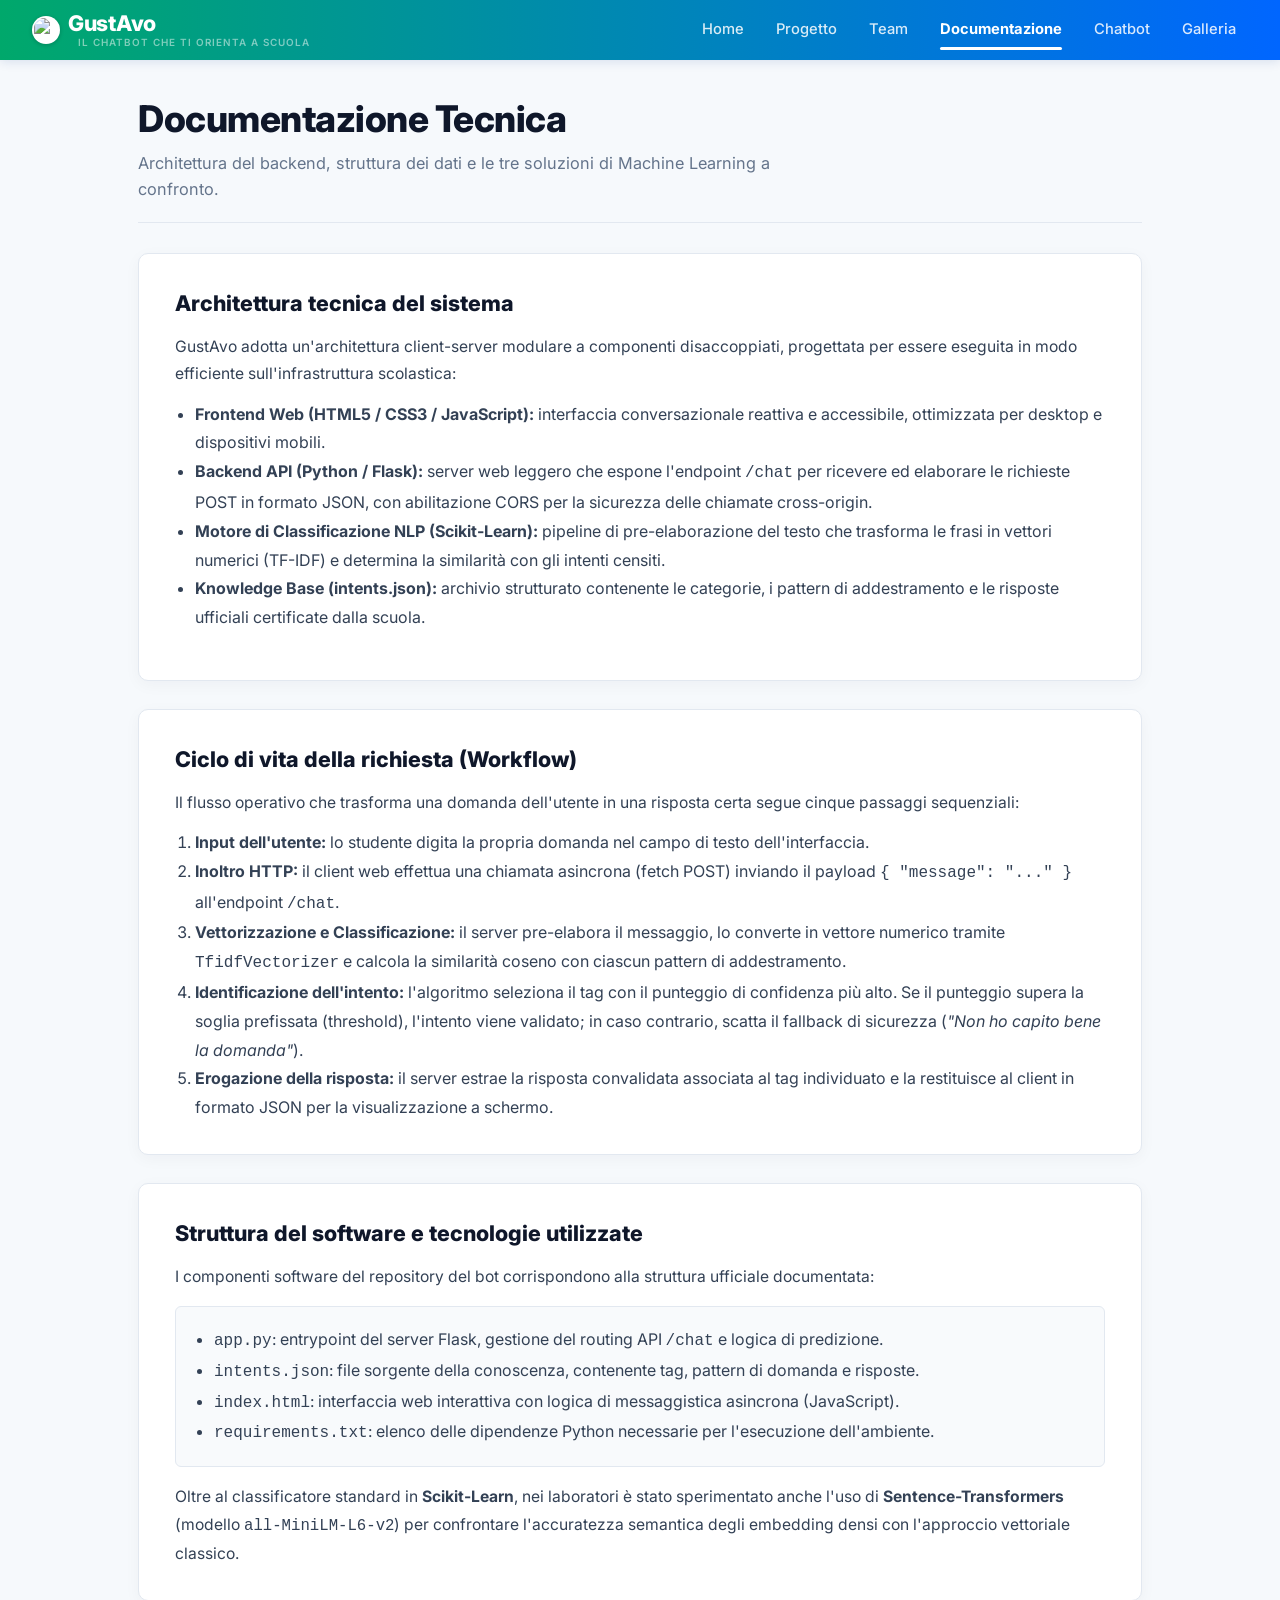
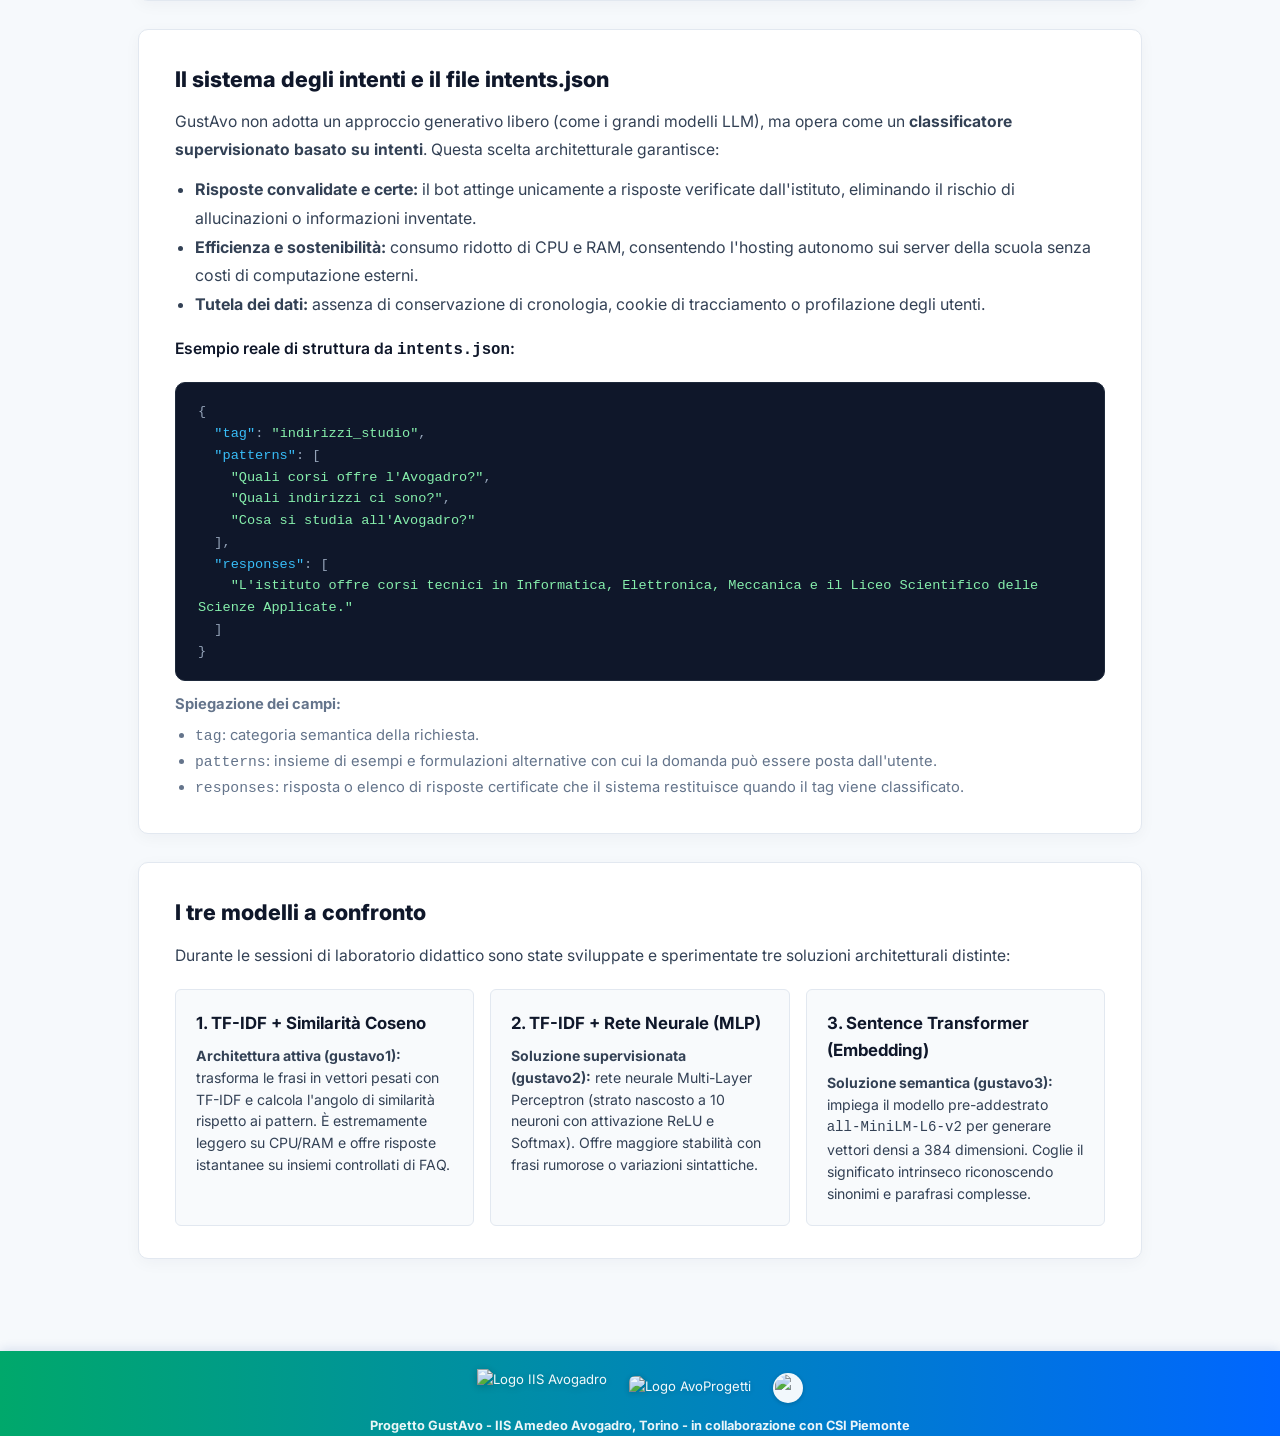
==== documentazione.html @ 9d142e0d "aggiustamenti" ====
<!DOCTYPE html>
<html lang="it">

<head>
    <meta charset="UTF-8">
    <meta name="viewport" content="width=device-width, initial-scale=1.0">
    <title>Documentazione Tecnica — GustAvo · IIS Avogadro</title>
    <link rel="preconnect" href="https://fonts.googleapis.com">
    <link rel="preconnect" href="https://fonts.gstatic.com" crossorigin>
    <link href="https://fonts.googleapis.com/css2?family=Inter:wght@400;500;600;700;800&display=swap" rel="stylesheet">
    <link rel="icon" type="image/png" href="assets/img/gustavo_icon.png">
    <link rel="apple-touch-icon" href="assets/img/gustavo_icon.png">
    <link rel="stylesheet" href="assets/css/style.css">
    <script src="assets/js/main.js" defer></script>
</head>

<body>

    <!-- NAVBAR UFFICIALE GUSTAVO -->
    <header>
        <nav class="navbar">
            <a href="index.html" class="logo-link">
                <img src="assets/img/gustavo_icon.png" alt="Logo GustAvo" class="nav-logo-icon">
                <span class="logo-testo">
                    <span class="logo-nome">GustAvo</span>
                    <span class="logo-motto">Il chatbot che ti orienta a scuola</span>
                </span>
            </a>

            <ul class="nav-links">
                <li><a href="index.html">Home</a></li>
                <li><a href="progetto.html">Progetto</a></li>
                <li><a href="team.html">Team</a></li>
                <li><a href="documentazione.html" class="active">Documentazione</a></li>
                <li><a href="chatbot.html">Chatbot</a></li>
                <li><a href="galleria.html">Galleria</a></li>
            </ul>

            <button class="hamburger" id="hamburger" aria-label="Menu di navigazione" aria-expanded="false">
                <span></span><span></span><span></span>
            </button>
        </nav>

        <!-- MENU MOBILE TOUCH-FRIENDLY -->
        <nav class="nav-mobile" id="navMobile" aria-hidden="true">
            <a href="index.html">Home</a>
            <a href="progetto.html">Progetto</a>
            <a href="team.html">Team</a>
            <a href="documentazione.html" class="active">Documentazione</a>
            <a href="chatbot.html">Chatbot</a>
            <a href="galleria.html">Galleria</a>
        </nav>
    </header>

    <!-- MAIN CONTENT -->
    <main class="page-wrapper">
        <div class="container">

            <header class="page-header">
                <h1 class="titolo-pagina">Documentazione Tecnica</h1>
                <p class="sottotitolo">
                    Architettura del backend, struttura dei dati e le tre soluzioni di Machine Learning a confronto.
                </p>
            </header>

            <!-- 1. ARCHITETTURA TECNICA DEL SISTEMA -->
            <section class="doc-section card-panel">
                <h2>Architettura tecnica del sistema</h2>
                <p>
                    GustAvo adotta un'architettura client-server modulare a componenti disaccoppiati, progettata per
                    essere eseguita in modo efficiente sull'infrastruttura scolastica:
                </p>
                <ul style="margin-left: 20px; line-height: 1.8; color: var(--text-body); margin-bottom: 16px;">
                    <li><strong>Frontend Web (HTML5 / CSS3 / JavaScript):</strong> interfaccia conversazionale reattiva
                        e accessibile, ottimizzata per desktop e dispositivi mobili.</li>
                    <li><strong>Backend API (Python / Flask):</strong> server web leggero che espone l'endpoint
                        <code>/chat</code> per ricevere ed elaborare le richieste POST in formato JSON, con abilitazione
                        CORS per la sicurezza delle chiamate cross-origin.</li>
                    <li><strong>Motore di Classificazione NLP (Scikit-Learn):</strong> pipeline di pre-elaborazione del
                        testo che trasforma le frasi in vettori numerici (TF-IDF) e determina la similarità con gli
                        intenti censiti.</li>
                    <li><strong>Knowledge Base (intents.json):</strong> archivio strutturato contenente le categorie, i
                        pattern di addestramento e le risposte ufficiali certificate dalla scuola.</li>
                </ul>
            </section>

            <!-- 2. FUNZIONAMENTO TECNICO E CICLO DELLA RICHIESTA -->
            <section class="doc-section card-panel">
                <h2>Ciclo di vita della richiesta (Workflow)</h2>
                <p>
                    Il flusso operativo che trasforma una domanda dell'utente in una risposta certa segue cinque
                    passaggi sequenziali:
                </p>
                <ol style="margin-left: 20px; line-height: 1.8; color: var(--text-body);">
                    <li><strong>Input dell'utente:</strong> lo studente digita la propria domanda nel campo di testo
                        dell'interfaccia.</li>
                    <li><strong>Inoltro HTTP:</strong> il client web effettua una chiamata asincrona (fetch POST)
                        inviando il payload <code>{ "message": "..." }</code> all'endpoint <code>/chat</code>.</li>
                    <li><strong>Vettorizzazione e Classificazione:</strong> il server pre-elabora il messaggio, lo
                        converte in vettore numerico tramite <code>TfidfVectorizer</code> e calcola la similarità coseno
                        con ciascun pattern di addestramento.</li>
                    <li><strong>Identificazione dell'intento:</strong> l'algoritmo seleziona il tag con il punteggio di
                        confidenza più alto. Se il punteggio supera la soglia prefissata (threshold), l'intento viene
                        validato; in caso contrario, scatta il fallback di sicurezza (<em>"Non ho capito bene la
                            domanda"</em>).</li>
                    <li><strong>Erogazione della risposta:</strong> il server estrae la risposta convalidata associata
                        al tag individuato e la restituisce al client in formato JSON per la visualizzazione a schermo.
                    </li>
                </ol>
            </section>

            <!-- 3. STRUTTURA DEL PROGETTO E TECNOLOGIE -->
            <section class="doc-section card-panel">
                <h2>Struttura del software e tecnologie utilizzate</h2>
                <p>
                    I componenti software del repository del bot corrispondono alla struttura ufficiale documentata:
                </p>
                <div
                    style="background: #f8fafc; border: 1px solid var(--border-subtle); border-radius: var(--radius-sm); padding: 18px 20px; margin: 16px 0;">
                    <ul style="margin: 0; padding-left: 18px; line-height: 1.8; color: var(--text-body);">
                        <li><code>app.py</code>: entrypoint del server Flask, gestione del routing API
                            <code>/chat</code> e logica di predizione.</li>
                        <li><code>intents.json</code>: file sorgente della conoscenza, contenente tag, pattern di
                            domanda e risposte.</li>
                        <li><code>index.html</code>: interfaccia web interattiva con logica di messaggistica asincrona
                            (JavaScript).</li>
                        <li><code>requirements.txt</code>: elenco delle dipendenze Python necessarie per l'esecuzione
                            dell'ambiente.</li>
                    </ul>
                </div>
                <p>
                    Oltre al classificatore standard in <strong>Scikit-Learn</strong>, nei laboratori è stato
                    sperimentato anche l'uso di <strong>Sentence-Transformers</strong> (modello
                    <code>all-MiniLM-L6-v2</code>) per confrontare l'accuratezza semantica degli embedding densi con
                    l'approccio vettoriale classico.
                </p>
            </section>

            <!-- 4. IL SISTEMA DEGLI INTENTI E INTENTS.JSON -->
            <section class="doc-section card-panel">
                <h2>Il sistema degli intenti e il file intents.json</h2>
                <p>
                    GustAvo non adotta un approccio generativo libero (come i grandi modelli LLM), ma opera come un
                    <strong>classificatore supervisionato basato su intenti</strong>. Questa scelta architetturale
                    garantisce:
                </p>
                <ul style="margin-left: 20px; line-height: 1.8; color: var(--text-body); margin-bottom: 16px;">
                    <li><strong>Risposte convalidate e certe:</strong> il bot attinge unicamente a risposte verificate
                        dall'istituto, eliminando il rischio di allucinazioni o informazioni inventate.</li>
                    <li><strong>Efficienza e sostenibilità:</strong> consumo ridotto di CPU e RAM, consentendo l'hosting
                        autonomo sui server della scuola senza costi di computazione esterni.</li>
                    <li><strong>Tutela dei dati:</strong> assenza di conservazione di cronologia, cookie di tracciamento
                        o profilazione degli utenti.</li>
                </ul>

                <p style="font-weight: 600; color: var(--text-heading); margin-bottom: 8px;">
                    Esempio reale di struttura da <code>intents.json</code>:
                </p>
                <div class="code-preview">
                    <pre><code><span class="p">{</span>
  <span class="k">"tag"</span><span class="p">:</span> <span class="s">"indirizzi_studio"</span><span class="p">,</span>
  <span class="k">"patterns"</span><span class="p">:</span> <span class="p">[</span>
    <span class="s">"Quali corsi offre l'Avogadro?"</span><span class="p">,</span>
    <span class="s">"Quali indirizzi ci sono?"</span><span class="p">,</span>
    <span class="s">"Cosa si studia all'Avogadro?"</span>
  <span class="p">],</span>
  <span class="k">"responses"</span><span class="p">:</span> <span class="p">[</span>
    <span class="s">"L'istituto offre corsi tecnici in Informatica, Elettronica, Meccanica e il Liceo Scientifico delle Scienze Applicate."</span>
  <span class="p">]</span>
<span class="p">}</span></code></pre>
                </div>
                <p
                    style="font-size: 0.92rem; color: var(--text-muted); line-height: 1.6; margin-top: 12px; margin-bottom: 6px;">
                    <strong>Spiegazione dei campi:</strong>
                </p>
                <ul style="margin-left: 20px; font-size: 0.92rem; color: var(--text-muted); line-height: 1.7;">
                    <li><code>tag</code>: categoria semantica della richiesta.</li>
                    <li><code>patterns</code>: insieme di esempi e formulazioni alternative con cui la domanda può
                        essere posta dall'utente.</li>
                    <li><code>responses</code>: risposta o elenco di risposte certificate che il sistema restituisce
                        quando il tag viene classificato.</li>
                </ul>
            </section>

            <!-- 5. I TRE MODELLI A CONFRONTO -->
            <section class="doc-section card-panel">
                <h2>I tre modelli a confronto</h2>
                <p>
                    Durante le sessioni di laboratorio didattico sono state sviluppate e sperimentate tre soluzioni
                    architetturali distinte:
                </p>

                <div class="solutions-grid">
                    <div class="solution-card">
                        <h3>1. TF-IDF + Similarità Coseno</h3>
                        <p>
                            <strong>Architettura attiva (gustavo1):</strong> trasforma le frasi in vettori pesati con
                            TF-IDF e calcola l'angolo di similarità rispetto ai pattern. È estremamente leggero su
                            CPU/RAM e offre risposte istantanee su insiemi controllati di FAQ.
                        </p>
                    </div>

                    <div class="solution-card">
                        <h3>2. TF-IDF + Rete Neurale (MLP)</h3>
                        <p>
                            <strong>Soluzione supervisionata (gustavo2):</strong> rete neurale Multi-Layer Perceptron
                            (strato nascosto a 10 neuroni con attivazione ReLU e Softmax). Offre maggiore stabilità con
                            frasi rumorose o variazioni sintattiche.
                        </p>
                    </div>

                    <div class="solution-card">
                        <h3>3. Sentence Transformer (Embedding)</h3>
                        <p>
                            <strong>Soluzione semantica (gustavo3):</strong> impiega il modello pre-addestrato
                            <code>all-MiniLM-L6-v2</code> per generare vettori densi a 384 dimensioni. Coglie il
                            significato intrinseco riconoscendo sinonimi e parafrasi complesse.
                        </p>
                    </div>
                </div>
            </section>



        </div>
    </main>

    <!-- FOOTER ISTITUZIONALE CON LOGHI UFFICIALI -->
    <footer class="footer">
        <div class="container footer-container">
            <div class="footer-logos">
                <a href="https://www.itisavogadro.it" target="_blank" rel="noopener noreferrer" class="footer-logo-link"
                    title="Istituto Tecnico Amedeo Avogadro — Torino">
                    <img src="assets/img/logo_avogadro.png" alt="Logo IIS Avogadro" class="footer-logo-avo">
                </a>
                <a href="https://avoprogetti.it" target="_blank" rel="noopener noreferrer" class="footer-logo-link"
                    title="Piattaforma AvoProgetti">
                    <img src="assets/img/logo_avoprogetti.jpeg" alt="Logo AvoProgetti" class="footer-logo-avoprogetti">
                </a>
                <a href="index.html" class="footer-logo-link" title="GustAvo Chatbot">
                    <img src="assets/img/gustavo_icon.png" alt="Logo GustAvo" class="footer-logo-gustavo">
                </a>
            </div>

            <div class="footer-info">
                <p class="footer-credits">
                    <strong>
                        Progetto GustAvo - IIS Amedeo Avogadro, Torino - in collaborazione con CSI Piemonte
                    </strong>
                </p>
            </div>

        </div>
    </footer>

</body>

</html>
---- assets/css/style.css ----
/* ==========================================================================
   GustAvo — Portale Ufficiale del Progetto
   IIS Amedeo Avogadro, Torino · Classe 5CI
   Design editoriale, moderno, tecnologico e autentico
   ========================================================================== */

/* --------------------------------------------------------------------------
   1. Reset & Setup Globale
   -------------------------------------------------------------------------- */
*,
*::before,
*::after {
    box-sizing: border-box;
    margin: 0;
    padding: 0;
    -webkit-user-select: none;
    -moz-user-select: none;
    -ms-user-select: none;
    user-select: none;
    -webkit-tap-highlight-color: transparent;
}

::selection {
    background: transparent;
    color: inherit;
}

::-moz-selection {
    background: transparent;
    color: inherit;
}

html {
    font-size: 16px;
    scroll-behavior: smooth;
    -webkit-font-smoothing: antialiased;
    /* clip invece di hidden: evita scrollbar orizzontale senza rompere position:sticky */
    overflow-x: clip;
}

body {
    font-family: "Inter", -apple-system, BlinkMacSystemFont, "Segoe UI", Roboto, sans-serif;
    background-color: #f6f9fc;
    color: #1e293b;
    line-height: 1.6;
    min-height: 100vh;
    display: flex;
    flex-direction: column;
    width: 100%;
}

main {
    flex: 1;
    width: 100%;
}

a,
[role="link"] {
    color: inherit;
    text-decoration: none;
    cursor: pointer;
    -webkit-user-select: none;
    user-select: none;
}

img {
    display: block;
    max-width: 100%;
    height: auto;
    -webkit-user-drag: none;
    -webkit-user-select: none;
    user-select: none;
}

/* --------------------------------------------------------------------------
   2. Variabili & Palette dell'Avogadro
   -------------------------------------------------------------------------- */
:root {
    --brand-green: #00a86b;
    --brand-blue: #0066ff;
    --brand-dark: #0f172a;
    --brand-gradient: linear-gradient(90deg, #00a86b 0%, #0066ff 100%);

    --bg-page: #f8fafc;
    --bg-surface: #ffffff;
    --border-subtle: #e2e8f0;
    --border-card: #cbd5e1;

    --text-heading: #0f172a;
    --text-body: #334155;
    --text-muted: #64748b;

    --max-w: 1060px;
    --radius-sm: 6px;
    --radius-md: 10px;
    --radius-lg: 16px;
    --nav-height: 60px;
}

/* --------------------------------------------------------------------------
   3. Layout & Contenitori
   -------------------------------------------------------------------------- */
.container {
    width: 100%;
    max-width: var(--max-w);
    margin: 0 auto;
    padding: 0 28px;
}

.page-wrapper {
    padding: 36px 0 64px;
}

.page-header {
    margin-bottom: 30px;
    padding-bottom: 20px;
    border-bottom: 1px solid var(--border-subtle);
}

.titolo-pagina {
    font-size: clamp(1.75rem, 3vw, 2.3rem);
    font-weight: 800;
    letter-spacing: -0.5px;
    line-height: 1.25;
    color: var(--text-heading);
    margin-bottom: 8px;
}

.sottotitolo {
    font-size: 1.02rem;
    color: var(--text-muted);
    max-width: 680px;
    line-height: 1.6;
}

/* --------------------------------------------------------------------------
   4. Navbar
   -------------------------------------------------------------------------- */
/* Sticky wrapper — applicato solo all'header principale del sito */
body>header {
    position: sticky;
    top: 0;
    z-index: 1000;
    width: 100%;
}

.navbar {
    width: 100%;
    height: var(--nav-height);
    background: var(--brand-gradient);
    padding: 0 32px;
    display: flex;
    align-items: center;
    justify-content: space-between;
    box-shadow: 0 2px 10px rgba(0, 50, 140, 0.12);
}

.logo-link {
    font-weight: 800;
    font-size: 1.35rem;
    color: #ffffff;
    letter-spacing: -0.3px;
    text-decoration: none;
    display: inline-flex;
    align-items: center;
    gap: 8px;   
}

.nav-logo-icon {
    width: 28px;
    height: 28px;
    border-radius: 50%;
    object-fit: cover;
    background: #ffffff;
    padding: 1.5px;
    box-shadow: 0 1px 4px rgba(0, 0, 0, 0.2);
}

.logo-testo {
    display: flex;
    flex-direction: column;
    justify-content: center;
    line-height: 1;
}

.logo-nome {
    font-size: 1.35rem;
    font-weight: 800;
    letter-spacing: -0.3px;
    line-height: 1.05;
}

.logo-motto {
    margin-left: 10px;
    margin-top: 3px;
    font-size: 0.62rem;
    font-weight: 600;   
    letter-spacing: 1px;
    line-height: 1;
    text-transform: uppercase;
    color: rgba(243, 250, 245, 0.52);
    white-space: nowrap;
}
.nav-links {
    list-style: none;
    display: flex;
    align-items: center;
    gap: 8px;
    height: 100%;
}

.nav-links li {
    height: 100%;
    display: flex;
    align-items: center;
}

.nav-links a {
    position: relative;
    color: rgba(255, 255, 255, 0.85);
    font-size: 0.92rem;
    font-weight: 500;
    padding: 0 12px;
    height: 100%;
    display: flex;
    align-items: center;
    transition: color 160ms ease;
    text-decoration: none;
}

.nav-links a:hover {
    color: #ffffff;
}

/* Barra animata sotto le voci dell'header (compare piano piano) */
.nav-links a::after {
    content: "";
    position: absolute;
    bottom: 10px;
    left: 12px;
    right: 12px;
    height: 3px;
    background-color: #ffffff;
    border-radius: 2px;
    transform: scaleX(0);
    transform-origin: center;
    opacity: 0;
    transition: transform 0.32s cubic-bezier(0.25, 1, 0.5, 1), opacity 0.25s ease;
}

.nav-links a:hover::after {
    transform: scaleX(1);
    opacity: 0.75;
}

/* Pagina attiva: compare piano piano con animazione fluida */
.nav-links a.active {
    color: #ffffff;
    font-weight: 700;
}

.nav-links a.active::after {
    transform: scaleX(1);
    opacity: 1;
    animation: navUnderlineGrow 0.4s cubic-bezier(0.25, 1, 0.5, 1) forwards;
}

@keyframes navUnderlineGrow {
    0% {
        transform: scaleX(0);
        opacity: 0;
    }

    100% {
        transform: scaleX(1);
        opacity: 1;
    }
}

/* Hamburger */
.hamburger {
    display: none;
    flex-direction: column;
    justify-content: center;
    gap: 5px;
    width: 32px;
    height: 32px;
    background: none;
    border: none;
    cursor: pointer;
    padding: 2px;
}

.hamburger span {
    display: block;
    width: 22px;
    height: 2px;
    background: #ffffff;
    border-radius: 2px;
    transition: transform 220ms ease, opacity 220ms ease;
}

.hamburger.aperto span:nth-child(1) {
    transform: translateY(7px) rotate(45deg);
}

.hamburger.aperto span:nth-child(2) {
    opacity: 0;
}

.hamburger.aperto span:nth-child(3) {
    transform: translateY(-7px) rotate(-45deg);
}

.nav-mobile {
    display: none;
    flex-direction: column;
    background: linear-gradient(160deg, #009e64, #0059de);
    padding: 8px 16px 16px;
    position: absolute;
    top: 100%;
    left: 0;
    right: 0;
    width: 100%;
    z-index: 1001;
    box-shadow: 0 14px 28px rgba(0, 30, 80, 0.25);
}

.nav-mobile.visibile {
    display: flex;
}

.nav-mobile a {
    padding: 12px 18px;
    font-size: 0.95rem;
    font-weight: 500;
    color: rgba(255, 255, 255, 0.9);
    border-radius: 4px;
    margin-bottom: 2px;
    text-decoration: none;
    display: block;
}

.nav-mobile a.active {
    color: #ffffff;
    font-weight: 700;
    text-decoration: underline;
    text-underline-offset: 6px;
    text-decoration-thickness: 2px;
    background: transparent;
}

/* --------------------------------------------------------------------------
   5. Pulsanti
   -------------------------------------------------------------------------- */
.btn {
    display: inline-flex;
    align-items: center;
    justify-content: center;
    gap: 8px;
    padding: 11px 24px;
    border-radius: var(--radius-sm);
    font-size: 0.92rem;
    font-weight: 600;
    cursor: pointer;
    transition: box-shadow 0.3s cubic-bezier(0.2, 0.8, 0.2, 1),
        filter 0.25s ease,
        border-color 0.25s ease,
        background 0.25s ease;
    border: none;
    text-decoration: none;
    position: relative;
}

.btn:hover {
    /* Nessun movimento/saltello */
    transform: none;
}

.btn-primario {
    background: var(--brand-gradient);
    color: #ffffff;
    box-shadow: 0 4px 14px rgba(0, 102, 255, 0.24);
}

.btn-primario:hover {
    box-shadow: 0 12px 28px rgba(0, 80, 220, 0.38);
    filter: brightness(1.06) contrast(1.02);
}

.btn-bordo {
    background: #ffffff;
    color: var(--text-heading);
    border: 2px solid var(--border-card);
    box-shadow: 0 2px 6px rgba(0, 20, 60, 0.04);
}

.btn-bordo:hover {
    border-color: transparent;
    background: linear-gradient(#ffffff, #ffffff) padding-box, var(--brand-gradient) border-box;
    box-shadow: 0 10px 24px rgba(0, 50, 140, 0.16);
    color: var(--text-heading);
}

.btn-group {
    display: flex;
    flex-wrap: wrap;
    align-items: center;
    gap: 12px;
}

/* --------------------------------------------------------------------------
   6. Homepage: Hero Editoriale & Layout Asimmetrico
   -------------------------------------------------------------------------- */
.hero-editorial {
    padding: 48px 0 56px;
}

.hero-grid {
    display: grid;
    grid-template-columns: 1.05fr 0.95fr;
    gap: 40px;
    align-items: center;
}

.hero-title {
    font-size: clamp(2.3rem, 4.4vw, 3.3rem);
    font-weight: 800;
    letter-spacing: -1.3px;
    line-height: 1.12;
    color: var(--text-heading);
    margin-bottom: 8px;
}

.hero-subtitle {
    font-size: clamp(1.08rem, 2.2vw, 1.32rem);
    font-weight: 700;
    color: var(--brand-blue);
    margin-bottom: 16px;
    letter-spacing: -0.2px;
}

.hero-brand-name {
    background: var(--brand-gradient);
    -webkit-background-clip: text;
    background-clip: text;
    -webkit-text-fill-color: transparent;
    display: inline-block;
}

.hero-lead {
    font-size: 1.08rem;
    color: var(--text-body);
    line-height: 1.7;
    margin-bottom: 28px;
    max-width: 520px;
}

/* Link al sito della scuola dentro il testo dell'hero */

.link-scuola {
    color: var(--text-heading);
    font-weight: 700;
    text-decoration: none;
    padding: 0 4px;
    margin: 0 -4px;
    border-radius: 5px;

    /* sottolineatura con il gradiente del brand */
    background-image: var(--brand-gradient);
    background-repeat: no-repeat;
    background-position: 0 100%;
    background-size: 100% 3px;

    -webkit-box-decoration-break: clone;
    box-decoration-break: clone;
    transition: background-size 0.35s cubic-bezier(0.25, 1, 0.5, 1),
        color 0.25s ease;
}



.link-scuola:hover,
.link-scuola:focus-visible {
    background-size: 100% 100%;
    color: #ffffff;
    outline: none;
}

/* Composizione Visiva Fotografica Sovrapposta & Leggermente Inclinata (Senza Saltelli) */
.hero-composition {
    position: relative;
    width: 100%;
    min-height: 415px;
    margin: 10px 0;
}

.hero-photo {
    position: absolute;
    width: 84%;
    border-radius: var(--radius-md);
    overflow: hidden;
    background: #ffffff;
    padding: 3.5px;
    box-shadow: 0 10px 28px rgba(0, 30, 80, 0.14);
    cursor: pointer;
    transition: box-shadow 0.3s cubic-bezier(0.2, 0.8, 0.2, 1),
        z-index 0.2s ease;
}

/* Sfumatura del bordino identica all'header */
.hero-photo::before {
    content: '';
    position: absolute;
    inset: 0;
    border-radius: var(--radius-md);
    background: var(--brand-gradient);
    opacity: 0;
    transition: opacity 0.35s ease;
    z-index: 1;
}

/* Prima foto: in alto a sinistra, inclinata di -2.5 gradi */
.hero-photo:nth-child(1) {
    top: 0;
    left: 0;
    z-index: 1;
    transform: rotate(-2.5deg);
}

/* Seconda foto: in basso a destra, sovrapposta leggermente, inclinata di +2 gradi */
.hero-photo:nth-child(2) {
    bottom: 0;
    right: 0;
    z-index: 2;
    transform: rotate(2deg);
}

/* Al passaggio del mouse: NESSUN MOVIMENTO/SALTELLO.
   Feedback visivo raffinato: primo piano immediato, bordino con la sfumatura
   esatta dell'header (var(--brand-gradient)), ombra profonda e maggiore luminosità/nitidezza */
.hero-photo:hover {
    z-index: 10;
    box-shadow: 0 20px 46px rgba(0, 40, 100, 0.22);
}

.hero-photo:hover::before {
    opacity: 1;
}

.hero-photo img {
    position: relative;
    z-index: 2;
    width: 100%;
    aspect-ratio: 16 / 10;
    height: auto;
    object-fit: cover;
    object-position: center;
    display: block;
    border-radius: calc(var(--radius-md) - 3.5px);
    transition: filter 0.35s ease;
}

.hero-photo:hover img {
    filter: brightness(1.04) contrast(1.02);
}

/* --------------------------------------------------------------------------
   7. Homepage: Sezioni Modulari & Visuali (Zero Muri di Testo)
   -------------------------------------------------------------------------- */
.home-modular-section {
    padding: 38px 0;
}

.home-section-header {
    margin-bottom: 24px;
}

.home-section-title {
    font-size: clamp(1.4rem, 2.5vw, 1.85rem);
    font-weight: 800;
    color: var(--text-heading);
    letter-spacing: -0.4px;
    margin-bottom: 8px;
}

.home-section-subtitle {
    font-size: 0.98rem;
    color: var(--text-muted);
    max-width: 660px;
    line-height: 1.6;
}

/* Badge & Pill Tag Universale */
.badge-pill {
    display: inline-flex;
    align-items: center;
    gap: 6px;
    padding: 4px 12px;
    border-radius: 20px;
    font-size: 0.72rem;
    font-weight: 700;
    text-transform: uppercase;
    letter-spacing: 0.6px;
    background: rgba(0, 102, 255, 0.08);
    color: var(--brand-blue);
    margin-bottom: 8px;
    width: fit-content;
}

/* Quick Highlights Bar in Home */
.home-highlights-section {
    padding: 0 0 54px;
}

/* Sezioni di Contenuto Universali */
.content-section {
    margin-top: 50px;
}

.section-header {
    margin-bottom: 24px;
}

.section-title {
    font-size: clamp(1.4rem, 2.5vw, 1.85rem);
    font-weight: 800;
    color: var(--text-heading);
    letter-spacing: -0.4px;
    margin-bottom: 6px;
}

.section-subtitle {
    font-size: 0.96rem;
    color: var(--text-muted);
    max-width: 660px;
    line-height: 1.6;
    margin: 0;
}

/* --------------------------------------------------------------------------
   Design System Unificato: Card & Griglie Coerenti per Tutto il Sito
   -------------------------------------------------------------------------- */
.unified-cards-grid {
    display: grid;
    gap: 20px;
}

.unified-cards-grid.grid-3 {
    grid-template-columns: repeat(3, 1fr);
}

.unified-cards-grid.grid-4 {
    grid-template-columns: repeat(4, 1fr);
}

.unified-card {
    background: #ffffff;
    border: 2px solid var(--border-subtle);
    border-radius: var(--radius-md);
    padding: 24px 22px;
    box-shadow: 0 4px 16px rgba(0, 20, 60, 0.04);
    display: flex;
    flex-direction: column;
    transition: box-shadow 0.3s cubic-bezier(0.2, 0.8, 0.2, 1),
        border-color 0.25s ease,
        background 0.25s ease;
}

.unified-card:hover {
    border-color: transparent;
    background: linear-gradient(#ffffff, #ffffff) padding-box, var(--brand-gradient) border-box;
    box-shadow: 0 10px 26px rgba(0, 40, 100, 0.12);
}

.card-icon-box {
    width: 44px;
    height: 44px;
    border-radius: 10px;
    background: rgba(0, 102, 255, 0.08);
    color: var(--brand-blue);
    display: flex;
    align-items: center;
    justify-content: center;
    flex-shrink: 0;
    margin-bottom: 16px;
    transition: background 0.25s ease, color 0.25s ease;
}

.card-icon-box svg {
    width: 22px;
    height: 22px;
}

.unified-card:hover .card-icon-box {
    background: var(--brand-gradient);
    color: #ffffff;
}

.card-title {
    font-size: 1.05rem;
    font-weight: 700;
    color: var(--text-heading);
    margin-bottom: 8px;
    letter-spacing: -0.2px;
}

.card-desc {
    font-size: 0.88rem;
    color: var(--text-muted);
    line-height: 1.6;
    margin: 0;
}

.card-desc code {
    font-size: 0.82rem;
    padding: 2px 6px;
    background: #f1f5f9;
    border: 1px solid var(--border-subtle);
    border-radius: 4px;
    color: var(--brand-blue);
    font-weight: 600;
}

/* Aeroplanino di carta su Scopri il progetto (statico) */
.plane-icon {
    flex-shrink: 0;
}

@media (max-width: 992px) {
    .unified-cards-grid.grid-4 {
        grid-template-columns: repeat(2, 1fr);
    }
}

@media (max-width: 768px) {

    .unified-cards-grid.grid-3,
    .unified-cards-grid.grid-4 {
        grid-template-columns: 1fr;
        gap: 14px;
    }
}

/* Card Panel Generico Uniforme */
.card-panel {
    background: #ffffff;
    border: 1px solid var(--border-subtle);
    border-radius: var(--radius-md);
    padding: 28px 32px;
    box-shadow: 0 4px 16px rgba(0, 20, 60, 0.04);
}

/* 4. Split CTA: Progetto e Prova GustAvo */
.home-split-cta {
    display: grid;
    grid-template-columns: 1fr 1fr;
    gap: 20px;
    margin-top: 10px;
    margin-bottom: 20px;
}

.split-box {
    background: #ffffff;
    border: 1px solid var(--border-subtle);
    border-radius: var(--radius-md);
    padding: 28px 26px;
    box-shadow: 0 4px 16px rgba(0, 20, 60, 0.04);
    display: flex;
    flex-direction: column;
    justify-content: space-between;
}

.split-box.highlight {
    background: linear-gradient(135deg, rgba(0, 168, 107, 0.04) 0%, rgba(0, 102, 255, 0.07) 100%);
    border-color: rgba(0, 102, 255, 0.25);
}

.split-box h3 {
    font-size: 1.25rem;
    font-weight: 800;
    color: var(--text-heading);
    margin-bottom: 8px;
}

.split-box p {
    font-size: 0.94rem;
    color: var(--text-body);
    line-height: 1.6;
    margin-bottom: 22px;
}

/* --------------------------------------------------------------------------
   7. Pagina Progetto (Narrazione Visiva & Scheda Sintesi)
   -------------------------------------------------------------------------- */
.project-story {
    display: flex;
    flex-direction: column;
    gap: 28px;
}

.story-chapter {
    background: #ffffff;
    border: 1px solid var(--border-subtle);
    border-radius: var(--radius-md);
    padding: 28px 32px;
    box-shadow: 0 4px 16px rgba(0, 20, 60, 0.04);
}

.story-chapter h2 {
    font-size: 1.3rem;
    font-weight: 800;
    color: var(--text-heading);
    margin-bottom: 12px;
    letter-spacing: -0.3px;
}

.story-chapter p {
    font-size: 0.98rem;
    color: var(--text-body);
    line-height: 1.75;
    margin-bottom: 12px;
}

.story-chapter p:last-child {
    margin-bottom: 0;
}

/* Scheda di sintesi pulita ed essenziale */
.project-meta-grid {
    display: grid;
    grid-template-columns: repeat(2, 1fr);
    gap: 16px;
    margin-top: 18px;
    padding-top: 18px;
    border-top: 1px solid var(--border-subtle);
}

.meta-item {
    display: flex;
    flex-direction: column;
    gap: 2px;
}

.meta-label {
    font-size: 0.78rem;
    font-weight: 700;
    text-transform: uppercase;
    letter-spacing: 0.5px;
    color: var(--text-muted);
}

.meta-val {
    font-size: 0.94rem;
    font-weight: 600;
    color: var(--text-heading);
}

/* Pagina Progetto: Layout compatto con video centrato */
.project-page-wrapper {
    padding: 22px 0 42px;
}

.video-center-wrapper {
    display: flex;
    justify-content: center;
    align-items: center;
    width: 100%;
    margin: 0 auto;
}

/* Custom Sleek Video Player */
.custom-video-player {
    position: relative;
    width: 100%;
    max-width: 900px;
    margin: 0 auto;
    border-radius: var(--radius-md);
    overflow: hidden;
    background: #0f172a;
    box-shadow: 0 12px 36px rgba(0, 30, 80, 0.16);
    aspect-ratio: 16 / 9;
    user-select: none;
}

.custom-video-player video {
    width: 100%;
    height: 100%;
    display: block;
    object-fit: cover;
    cursor: pointer;
}

/* Pulsante centrale play: SOLO UN TRIANGOLO COLORATO (senza cerchio e senza blur) */
.video-big-play {
    position: absolute;
    inset: 0;
    margin: auto;
    width: 76px;
    height: 76px;
    background: transparent;
    border: none;
    display: flex;
    align-items: center;
    justify-content: center;
    cursor: pointer;
    box-shadow: none;
    transition: transform 200ms ease, opacity 240ms ease;
    z-index: 10;
    padding: 0;
}

.video-big-play svg.play-triangle-svg {
    width: 76px;
    height: 76px;
    display: block;
    transition: transform 200ms ease;
    filter: none;
}

.video-big-play:hover svg.play-triangle-svg {
    transform: scale(1.12);
    filter: none;
}

.custom-video-player.playing .video-big-play {
    opacity: 0;
    pointer-events: none;
    transform: scale(0.85);
}

/* Barra controlli sovrimpressa */
.video-controls-overlay {
    position: absolute;
    bottom: 0;
    left: 0;
    right: 0;
    padding: 24px 18px 12px;
    background: linear-gradient(to top, rgba(15, 23, 42, 0.95) 0%, rgba(15, 23, 42, 0.5) 65%, transparent 100%);
    display: flex;
    flex-direction: column;
    gap: 8px;
    transition: opacity 250ms ease, transform 250ms ease;
    z-index: 20;
}

.custom-video-player.playing.hide-controls .video-controls-overlay {
    opacity: 0;
    transform: translateY(8px);
    pointer-events: none;
}

/* Timeline scrubber (fluido e immediato) */
.video-timeline {
    width: 100%;
    height: 6px;
    background: rgba(255, 255, 255, 0.25);
    border-radius: 4px;
    cursor: pointer;
    position: relative;
    transition: height 120ms ease;
    touch-action: none;
}

.video-timeline:hover,
.video-timeline.scrubbing {
    height: 8px;
}

.video-timeline-progress {
    height: 100%;
    width: 0%;
    background: var(--brand-gradient);
    border-radius: 4px;
    position: relative;
    transition: none;
    /* Nessun ritardo per seguire il cursore in tempo reale */
}

.video-timeline-progress::after {
    content: "";
    position: absolute;
    right: -6px;
    top: 50%;
    transform: translateY(-50%) scale(0);
    width: 14px;
    height: 14px;
    border-radius: 50%;
    background: #ffffff;
    box-shadow: 0 1px 6px rgba(0, 0, 0, 0.4);
    transition: transform 120ms ease;
    pointer-events: none;
}

.video-timeline:hover .video-timeline-progress::after,
.video-timeline.scrubbing .video-timeline-progress::after {
    transform: translateY(-50%) scale(1);
}

/* Riga pulsanti controlli */
.video-controls-row {
    display: flex;
    align-items: center;
    justify-content: space-between;
}

.video-controls-left,
.video-controls-right {
    display: flex;
    align-items: center;
    gap: 12px;
}

.video-ctrl-btn {
    background: none;
    border: none;
    cursor: pointer;
    color: #ffffff;
    display: flex;
    align-items: center;
    justify-content: center;
    padding: 4px;
    border-radius: 4px;
    transition: color 140ms ease, transform 140ms ease;
}

.video-ctrl-btn:hover {
    color: #38bdf8;
    transform: scale(1.08);
}

.video-ctrl-btn svg {
    width: 20px;
    height: 20px;
    fill: currentColor;
}

.video-time-display {
    font-size: 0.8rem;
    font-weight: 500;
    color: rgba(255, 255, 255, 0.9);
    font-variant-numeric: tabular-nums;
}

.volume-slider-wrap {
    display: flex;
    align-items: center;
    gap: 6px;
}

.volume-range {
    -webkit-appearance: none;
    appearance: none;
    width: 64px;
    height: 5px;
    border-radius: 3px;
    background: linear-gradient(to right, #00a86b 0%, #0066ff var(--vol-fill, 100%), rgba(255, 255, 255, 0.25) var(--vol-fill, 100%));
    outline: none;
    cursor: pointer;
}

.volume-range::-webkit-slider-thumb {
    -webkit-appearance: none;
    width: 12px;
    height: 12px;
    border-radius: 50%;
    background: #ffffff;
    box-shadow: 0 1px 4px rgba(0, 0, 0, 0.35);
    cursor: pointer;
}

.volume-range::-moz-range-thumb {
    width: 12px;
    height: 12px;
    border-radius: 50%;
    background: #ffffff;
    box-shadow: 0 1px 4px rgba(0, 0, 0, 0.35);
    cursor: pointer;
    border: none;
}

.volume-range::-moz-range-progress {
    background: var(--brand-gradient);
    height: 5px;
    border-radius: 3px;
}

/* --------------------------------------------------------------------------
   8. Documentazione (Struttura Chiara & Confronto Tecnico dal PDF)
   -------------------------------------------------------------------------- */
.doc-section {
    background: #ffffff;
    border: 1px solid var(--border-subtle);
    border-radius: var(--radius-md);
    padding: 32px 36px;
    margin-bottom: 28px;
    box-shadow: 0 4px 16px rgba(0, 20, 60, 0.04);
}

.doc-section h2 {
    font-size: 1.35rem;
    font-weight: 800;
    color: var(--text-heading);
    margin-bottom: 12px;
}

.doc-section p {
    font-size: 0.98rem;
    color: var(--text-body);
    line-height: 1.75;
    margin-bottom: 12px;
}

.doc-section p:last-child {
    margin-bottom: 0;
}

/* Griglia Comparativa per le 3 Soluzioni (Dal PDF Slide 33) */
.solutions-grid {
    display: grid;
    grid-template-columns: repeat(3, 1fr);
    gap: 16px;
    margin-top: 20px;
}

.solution-card {
    background: #f8fafc;
    border: 1px solid var(--border-subtle);
    border-radius: var(--radius-sm);
    padding: 20px;
}

.solution-card h3 {
    font-size: 1.05rem;
    font-weight: 700;
    color: var(--text-heading);
    margin-bottom: 8px;
}

.solution-card p {
    font-size: 0.88rem;
    color: var(--text-body);
    line-height: 1.55;
    margin-bottom: 0;
}

/* Snippet JSON perfettamente integrato e senza barre di scorrimento */
.code-preview {
    margin-top: 18px;
    width: 100%;
    background: #0f172a;
    border-radius: var(--radius-md);
    padding: 18px 22px;
    border: 1px solid #1e293b;
    box-sizing: border-box;
    overflow: hidden;
}

.code-preview pre {
    margin: 0;
    font-family: "SF Mono", Consolas, Menlo, monospace;
    font-size: 0.85rem;
    line-height: 1.6;
    color: #e2e8f0;
    white-space: pre-wrap;
    word-break: break-word;
    overflow: hidden;
    scrollbar-width: none;
    -ms-overflow-style: none;
}

.code-preview pre::-webkit-scrollbar {
    display: none;
}

.code-preview .k {
    color: #38bdf8;
}

.code-preview .s {
    color: #86efac;
}

.code-preview .p {
    color: #94a3b8;
}

/* --------------------------------------------------------------------------
   9. Chatbot (Integrazione Iframe Pulita, Reattiva & Bloccata al Viewport)
   -------------------------------------------------------------------------- */
html.chatbot-page-html,
body.chatbot-page {
    height: 100%;
    height: -webkit-fill-available;
    height: 100dvh;
    min-height: 0 !important;
    max-height: 100dvh;
    margin: 0;
    padding: 0;
    overflow: hidden;
}

body.chatbot-page {
    display: flex;
    flex-direction: column;
    width: 100%;
    max-width: 100vw;
    background-color: #f6f9fc;
}

body.chatbot-page>header {
    flex: 0 0 auto;
    width: 100%;
}

.chatbot-main {
    flex: 1 1 0%;
    min-height: 0;
    display: flex;
    flex-direction: column;
    width: 100%;
    max-width: 100vw;
    overflow: hidden;
    position: relative;
}

.chatbot-iframe-box {
    flex: 1 1 0%;
    width: 100%;
    max-width: 100vw;
    min-height: 0;
    position: relative;
    border: none;
    overflow: hidden;
    background: #ffffff;
}

.chatbot-iframe {
    position: absolute;
    top: 0;
    left: 0;
    width: 100%;
    height: 100%;
    border: none;
    display: block;
    background: #ffffff;
}

.chatbot-direct-bar {
    flex: 0 0 auto;
    background: #ffffff;
    border-top: 1px solid var(--border-subtle);
    padding: 7px 18px;
    padding-bottom: max(7px, env(safe-area-inset-bottom, 7px));
    font-size: 0.76rem;
    color: var(--text-muted);
    display: flex;
    flex-direction: row;
    flex-wrap: wrap;
    align-items: center;
    justify-content: space-between;
    gap: 8px;
    width: 100%;
    max-width: 100vw;
    box-sizing: border-box;
    z-index: 30;
    position: relative;
    box-shadow: 0 -1px 4px rgba(0, 0, 0, 0.03);
}

.chatbot-direct-bar a {
    color: var(--brand-blue);
    font-weight: 600;
    text-decoration: underline;
    white-space: nowrap;
}

.chatbot-direct-bar .chatbot-bar-note {
    color: var(--text-body);
    font-weight: 500;
}

@media (max-width: 640px) {
    .chatbot-direct-bar {
        padding: 6px 12px;
        padding-bottom: max(6px, env(safe-area-inset-bottom, 6px));
        font-size: 0.72rem;
        display: flex;
        flex-direction: row;
        flex-wrap: wrap;
        align-items: center;
        justify-content: center;
        text-align: center;
        gap: 4px 10px;
        background: #f8fafc;
        border-top: 1px solid var(--border-subtle);
    }

    .chatbot-direct-bar .chatbot-bar-note {
        display: inline-block;
        color: var(--text-body);
        font-weight: 500;
    }

    .chatbot-direct-bar a {
        white-space: nowrap;
    }
}

/* --------------------------------------------------------------------------
   10. Galleria & Lightbox
   -------------------------------------------------------------------------- */
.gallery-intro-box {
    background: #ffffff;
    border: 1px solid var(--border-subtle);
    border-radius: var(--radius-md);
    padding: 28px 32px;
    margin-bottom: 28px;
    box-shadow: 0 4px 16px rgba(0, 20, 60, 0.04);
}

.gallery-intro-box h2 {
    font-size: 1.25rem;
    font-weight: 800;
    color: var(--text-heading);
    margin-bottom: 8px;
}

.gallery-intro-box p {
    font-size: 0.96rem;
    color: var(--text-body);
    line-height: 1.7;
    margin-bottom: 10px;
}

.gallery-intro-box p:last-child {
    margin-bottom: 0;
}

.gallery-editorial-grid {
    display: grid;
    grid-template-columns: repeat(3, 1fr);
    gap: 16px;
}

.gallery-card {
    display: flex;
    flex-direction: column;
    height: 100%;
    position: relative;
    border-radius: var(--radius-md);
    overflow: hidden;
    background: #ffffff;
    border: 2px solid var(--border-subtle);
    box-shadow: 0 4px 14px rgba(0, 20, 60, 0.04);
    cursor: pointer;
    transition: box-shadow 0.3s cubic-bezier(0.2, 0.8, 0.2, 1),
        border-color 0.25s ease,
        background 0.25s ease;
}

.gallery-card:hover {
    border-color: transparent;
    background: linear-gradient(#ffffff, #ffffff) padding-box, var(--brand-gradient) border-box;
    box-shadow: 0 14px 30px rgba(0, 40, 100, 0.14);
}


.gallery-card img {
    width: 100%;
    aspect-ratio: 4 / 3;
    object-fit: cover;
    display: block;
    flex-shrink: 0;
    border-radius: calc(var(--radius-md) - 2px) calc(var(--radius-md) - 2px) 0 0;
    transition: filter 0.35s ease;
}

.gallery-card:hover img {
    filter: brightness(1.04) contrast(1.02);
}

.gallery-caption {
    flex: 1 1 auto;
    display: flex;
    align-items: center;
    padding: 10px 14px;
    font-size: 0.82rem;
    color: var(--text-body);
    line-height: 1.45;
    background: #ffffff;
    border-top: 1px solid var(--border-subtle);
    border-radius: 0 0 calc(var(--radius-md) - 2px) calc(var(--radius-md) - 2px);
}

.lightbox-modal {
    display: none;
    position: fixed;
    inset: 0;
    z-index: 9999;
    background: rgba(15, 23, 42, 0.92);
    align-items: center;
    justify-content: center;
    padding: 20px;
}

.lightbox-modal.attivo {
    display: flex;
}

.lightbox-modal img {
    max-width: 90vw;
    max-height: 85vh;
    border-radius: var(--radius-sm);
    object-fit: contain;
}

.lightbox-close-btn {
    position: fixed;
    top: 20px;
    right: 24px;
    background: rgba(255, 255, 255, 0.15);
    border: 1px solid rgba(255, 255, 255, 0.25);
    color: #ffffff;
    font-size: 1.4rem;
    width: 40px;
    height: 40px;
    border-radius: 50%;
    display: flex;
    align-items: center;
    justify-content: center;
    cursor: pointer;
}

/* --------------------------------------------------------------------------
   11. Footer Istituzionale con Loghi Ufficiali (AVO, AvoProgetti, GustAvo)
   -------------------------------------------------------------------------- */
.footer {
    background: var(--brand-gradient);
    color: #ffffff;
    padding: 18px 20px 14px;
    border-top: none;
    box-shadow: 0 -2px 10px rgba(0, 50, 140, 0.12);
    font-size: 0.82rem;
    margin-top: auto;
}

.footer-container {
    display: flex;
    flex-direction: column;
    align-items: center;
    text-align: center;
    gap: 10px;
}

.footer-logos {
    display: flex;
    align-items: center;
    justify-content: center;
    gap: 22px;
    flex-wrap: wrap;
    width: 100%;
}

.footer-logo-link {
    display: inline-flex;
    align-items: center;
    justify-content: center;
    transition: transform 0.2s ease, opacity 0.2s ease;
    opacity: 0.95;
}

.footer-logo-link:hover {
    transform: translateY(-2px);    
    opacity: 1;
}

.footer-logo-avo {
    height: 38px;
    width: auto;
    object-fit: contain;
    filter: drop-shadow(0 2px 4px rgba(0, 0, 0, 0.22));
}   

.footer-logo-avoprogetti {
    height: 24px;
    width: auto;
    object-fit: contain;
    border-radius: 6px;
    filter: drop-shadow(0 1px 3px rgba(0, 0, 0, 0.2));
    
}

.footer-logo-gustavo {
    width: 30px;
    height: 30px;
    border-radius: 50%;
    object-fit: cover;
    background: #ffffff;
    padding: 1.5px;
    box-shadow: 0 1px 5px rgba(0, 0, 0, 0.2);
}

.footer-info {
    display: flex;
    flex-direction: column;
    align-items: center;
    gap: 4px;
}

.footer-credits {
    font-size: 0.8rem;
    color: rgba(255, 255, 255, 0.92);
    line-height: 1.4;
    margin: 0;
}

/* --------------------------------------------------------------------------
   12. Responsive Breakpoints (Sistema Fluid & Reactive Completo)
   -------------------------------------------------------------------------- */
@media (max-width: 992px) {
    .container {
        padding: 0 24px;
    }

    .hero-grid {
        grid-template-columns: 1fr;
        gap: 36px;
    }

    .hero-composition {
        max-width: 560px;
        margin: 16px auto 0;
    }

    .flow-pipeline-grid {
        grid-template-columns: 1fr;
    }

    .how-cards-grid {
        grid-template-columns: repeat(2, 1fr);
    }

    .home-split-cta {
        grid-template-columns: 1fr;
    }

    .solutions-grid {
        grid-template-columns: 1fr;
    }

    .project-meta-grid {
        grid-template-columns: 1fr;
    }

    .gallery-editorial-grid {
        grid-template-columns: repeat(2, 1fr);
    }
}

@media (max-width: 768px) {
    .nav-links {
        display: none;
    }

    .hamburger {
        display: flex;
    }

    .navbar {
        padding: 0 18px;
    }

    .page-wrapper {
        padding: 24px 0 44px;
    }

    .page-header {
        margin-bottom: 20px;
        padding-bottom: 14px;
    }

    .titolo-pagina {
        font-size: clamp(1.5rem, 5vw, 1.85rem);
        margin-bottom: 6px;
    }

    .sottotitolo {
        font-size: 0.90rem;
        line-height: 1.5;
    }

    .hero-editorial {
        padding: 28px 0 32px;
    }

    .hero-grid {
        gap: 24px;
    }

    .hero-title {
        font-size: clamp(1.9rem, 6vw, 2.3rem);
        margin-bottom: 4px;
    }

    .hero-subtitle {
        font-size: 1.05rem;
        margin-bottom: 10px;
    }

    .hero-lead {
        font-size: 0.94rem;
        line-height: 1.55;
        margin-bottom: 20px;
    }

    .hero-composition {
        min-height: 240px;
        max-width: 440px;
        margin: 8px auto 0;
    }

    .content-section {
        margin-top: 32px;
    }

    .section-header {
        margin-bottom: 16px;
    }

    .section-title {
        font-size: clamp(1.25rem, 4vw, 1.5rem);
        margin-bottom: 4px;
    }

    .section-subtitle {
        font-size: 0.88rem;
        line-height: 1.5;
    }

    .home-highlights-section {
        padding: 0 0 36px;
    }

    .unified-cards-grid {
        gap: 12px;
    }

    /* Card orizzontali compatte: icona a sinistra, testo a destra per dimezzare l'ingombro */
    .unified-card {
        flex-direction: row;
        align-items: flex-start;
        gap: 14px;
        padding: 16px 16px;
    }

    .card-icon-box {
        margin-bottom: 0;
        width: 38px;
        height: 38px;
        border-radius: 8px;
        flex-shrink: 0;
    }

    .card-icon-box svg {
        width: 19px;
        height: 19px;
    }

    .card-content {
        display: flex;
        flex-direction: column;
    }

    .card-title {
        font-size: 0.98rem;
        margin-bottom: 4px;
    }

    .card-desc {
        font-size: 0.84rem;
        line-height: 1.48;
    }

    .story-chapter,
    .doc-section,
    .highlight-box {
        padding: 20px 16px;
    }

    .gallery-intro-box {
        padding: 20px 16px;
        margin-bottom: 20px;
    }
}

@media (max-width: 580px) {
    .container {
        padding: 0 16px;
    }

    .navbar {
        padding: 0 16px;
    }

    .page-wrapper {
        padding: 20px 0 36px;
    }

    .page-header {
        margin-bottom: 16px;
        padding-bottom: 12px;
    }

    .titolo-pagina {
        font-size: 1.55rem;
    }

    .sottotitolo {
        font-size: 0.86rem;
        line-height: 1.45;
    }

    .hero-editorial {
        padding: 20px 0 24px;
    }

    .hero-title {
        font-size: 1.95rem;
    }

    .hero-subtitle {
        font-size: 0.98rem;
        margin-bottom: 8px;
    }

    .hero-lead {
        font-size: 0.88rem;
        line-height: 1.5;
        margin-bottom: 16px;
    }

    .hero-composition {
        min-height: 195px;
        max-width: 320px;
        margin: 6px auto 0;
    }

    .hero-photo {
        width: 85%;
    }

    .btn-group {
        display: flex;
        flex-direction: row;
        flex-wrap: wrap;
        gap: 10px;
        width: 100%;
    }

    .btn-group .btn {
        flex: 1 1 calc(50% - 5px);
        padding: 10px 12px;
        font-size: 0.84rem;
        justify-content: center;
        min-width: 130px;
    }

    .content-section {
        margin-top: 26px;
    }

    .section-header {
        margin-bottom: 12px;
    }

    .section-title {
        font-size: 1.25rem;
    }

    .section-subtitle {
        font-size: 0.84rem;
    }

    .unified-cards-grid {
        gap: 10px;
    }

    .unified-card {
        padding: 14px 13px;
        gap: 12px;
        border-width: 1.5px;
    }

    .card-icon-box {
        width: 34px;
        height: 34px;
        border-radius: 8px;
    }

    .card-icon-box svg {
        width: 17px;
        height: 17px;
    }

    .card-title {
        font-size: 0.92rem;
        margin-bottom: 3px;
    }

    .card-desc {
        font-size: 0.80rem;
        line-height: 1.42;
    }

    /* Galleria: 2 colonne per evitare muri verticali di immagini */
    .gallery-editorial-grid {
        grid-template-columns: repeat(2, 1fr);
        gap: 10px;
    }

    .gallery-caption {
        font-size: 0.72rem;
        padding: 6px 8px;
        line-height: 1.35;
    }

    .doc-section,
    .story-chapter,
    .gallery-intro-box {
        padding: 16px 14px;
        margin-bottom: 14px;
    }

    .doc-section h2,
    .story-chapter h2,
    .gallery-intro-box h2 {
        font-size: 1.12rem;
        margin-bottom: 6px;
    }

    .doc-section p,
    .doc-section ul,
    .doc-section ol,
    .story-chapter p,
    .gallery-intro-box p {
        font-size: 0.86rem;
        line-height: 1.52;
        margin-bottom: 8px;
    }

    .solutions-grid {
        gap: 8px;
        margin-top: 8px;
    }

    .solution-card {
        padding: 12px 10px;
    }

    .solution-card h3 {
        font-size: 0.90rem;
        margin-bottom: 3px;
    }

    .solution-card p {
        font-size: 0.78rem;
        line-height: 1.42;
    }

    .project-meta-grid {
        grid-template-columns: 1fr;
        gap: 8px;
        margin-top: 12px;
        padding-top: 12px;
    }

    .meta-label {
        font-size: 0.70rem;
    }

    .meta-val {
        font-size: 0.86rem;
    }

    .code-preview {
        padding: 12px 14px;
        margin: 10px 0;
    }

    .code-preview pre {
        font-size: 0.75rem;
    }

    .video-controls-overlay {
        padding: 14px 10px 8px;
        gap: 6px;
    }

    .video-controls-left,
    .video-controls-right {
        gap: 6px;
    }

    .volume-range {
        width: 42px;
    }

    .video-time-display {
        font-size: 0.72rem;
    }

    .video-big-play {
        width: 54px;
        height: 54px;
    }

    .video-big-play svg.play-triangle-svg {
        width: 54px;
        height: 54px;
    }

    .footer {
        padding: 10px 14px 8px;
    }

    .footer-container {
        gap: 6px;
    }

    .footer-logos {
        gap: 16px;
    }

    .footer-logo-avo {
        height: 26px;
    }

    .footer-logo-avoprogetti {
        height: 16px;
    }

    .footer-logo-gustavo {
        width: 22px;
        height: 22px;
    }

    .footer-info {
        gap: 0;
    }

    .footer-credits {
        font-size: 0.70rem;
        line-height: 1.35;
        opacity: 0.92;
        text-align: center;
    }

    .chatbot-page .navbar {
        height: 50px;
        min-height: 50px;
    }

    .chatbot-direct-bar {
        padding: 5px 10px;
        padding-bottom: max(5px, env(safe-area-inset-bottom, 5px));
        font-size: 0.71rem;
        gap: 4px 10px;
    }

    /* Chatbot iframe: scala dinamica ottimizzata per far rientrare l'intera card e la barra di input/invio sopra la barra inferiore */
    .chatbot-iframe {
        width: 118% !important;
        height: 118% !important;
        max-width: none !important;
        transform: scale(0.847);
        transform-origin: top left;
    }
}

@media (max-width: 390px) {
    .chatbot-page .navbar {
        height: 46px;
        min-height: 46px;
    }

    .chatbot-direct-bar {
        padding: 4px 8px;
        padding-bottom: max(4px, env(safe-area-inset-bottom, 4px));
        font-size: 0.68rem;
        gap: 3px 8px;
    }

    .chatbot-iframe {
        width: 124% !important;
        height: 124% !important;
        max-width: none !important;
        transform: scale(0.806);
        transform-origin: top left;
    }
}

@media (max-width: 380px) {
    .hero-composition {
        min-height: 165px;
        max-width: 270px;
    }

    .hero-photo {
        width: 88%;
    }

    .hero-title {
        font-size: 1.75rem;
    }

    .titolo-pagina {
        font-size: 1.40rem;
    }

    .btn-group .btn {
        font-size: 0.78rem;
        padding: 9px 10px;
    }

    .unified-card {
        padding: 12px 10px;
        gap: 10px;
    }

    .card-icon-box {
        width: 30px;
        height: 30px;
    }

    .card-icon-box svg {
        width: 15px;
        height: 15px;
    }

    .card-title {
        font-size: 0.88rem;
    }

    .card-desc {
        font-size: 0.76rem;
    }

    .footer {
        padding: 8px 12px 6px;
    }

    .footer-container {
        gap: 4px;
    }

    .footer-logos {
        gap: 12px;
    }

    .footer-logo-avo {
        height: 22px;
    }

    .footer-logo-avoprogetti {
        height: 15px;
    }

    .footer-logo-gustavo {
        width: 20px;
        height: 20px;
    }

    .footer-credits {
        font-size: 0.67rem;
        line-height: 1.3;
    }

    .volume-slider-wrap {
        display: none;
    }
}
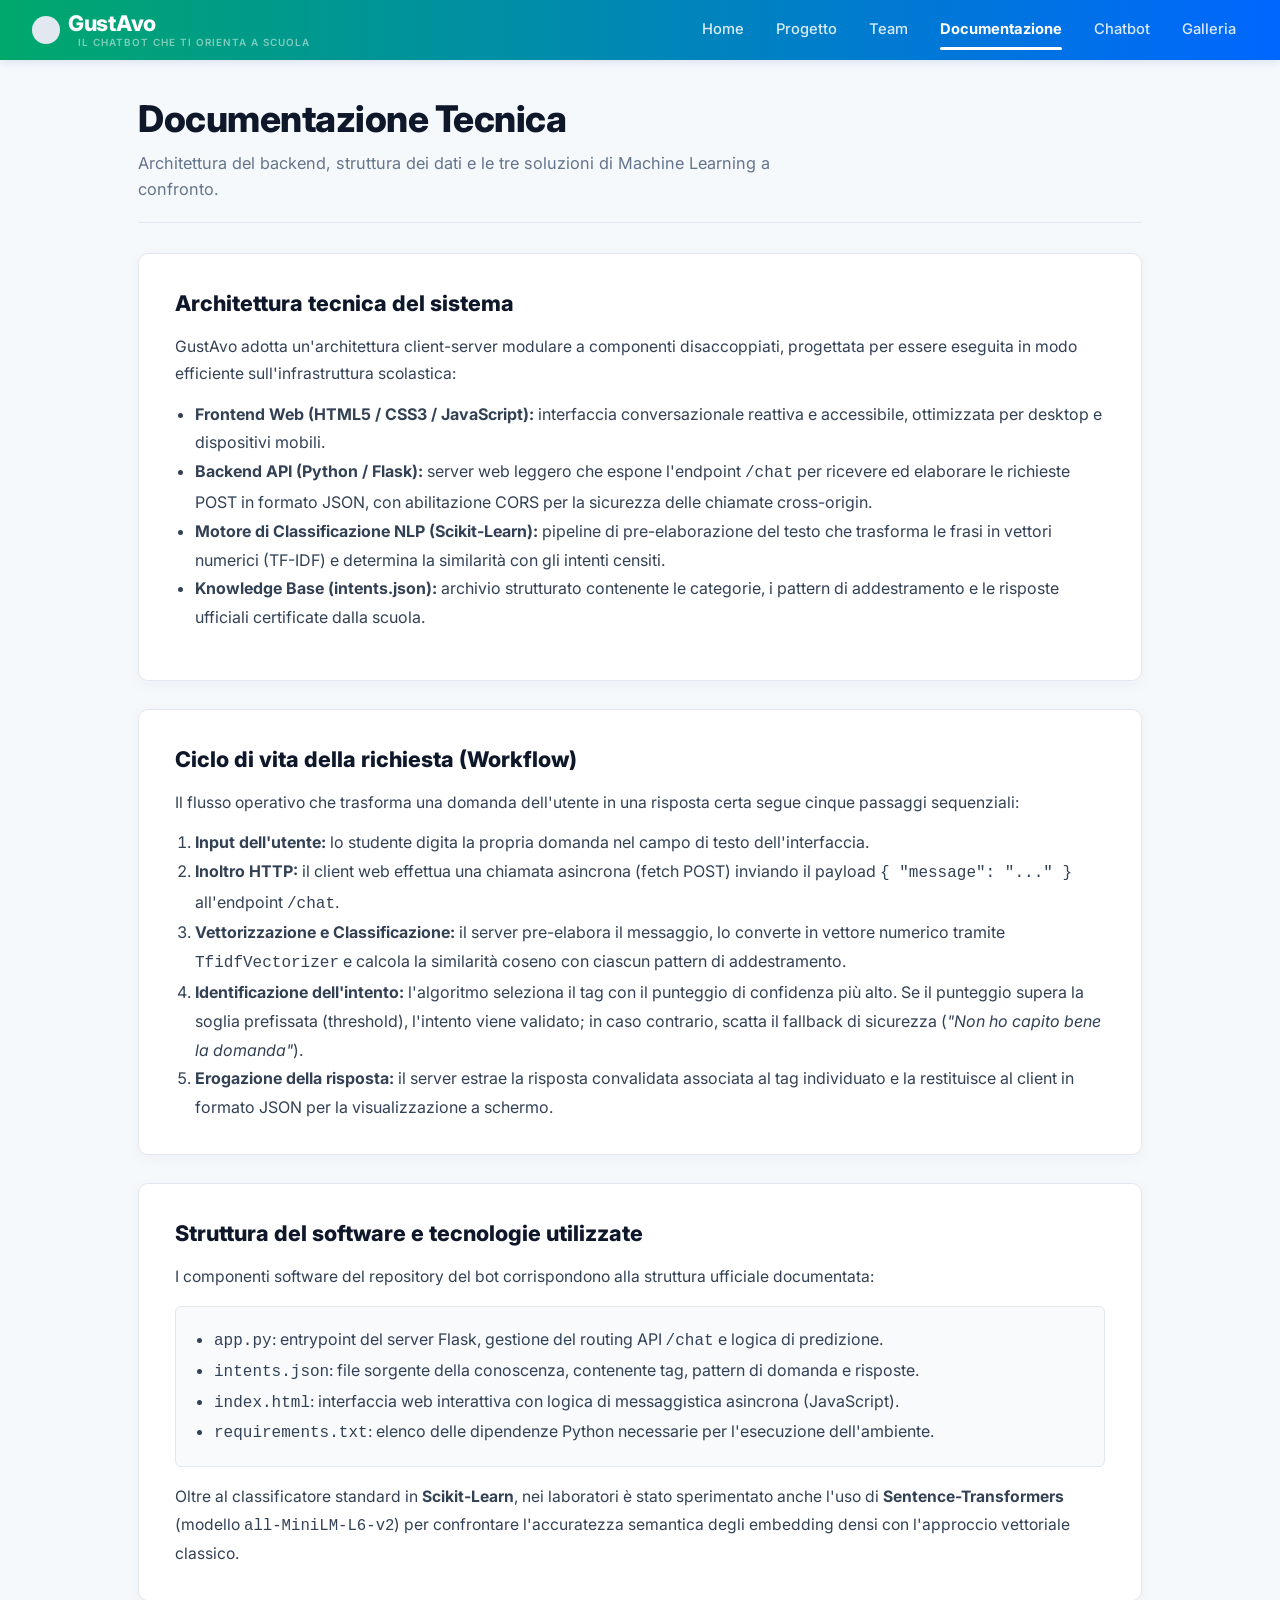
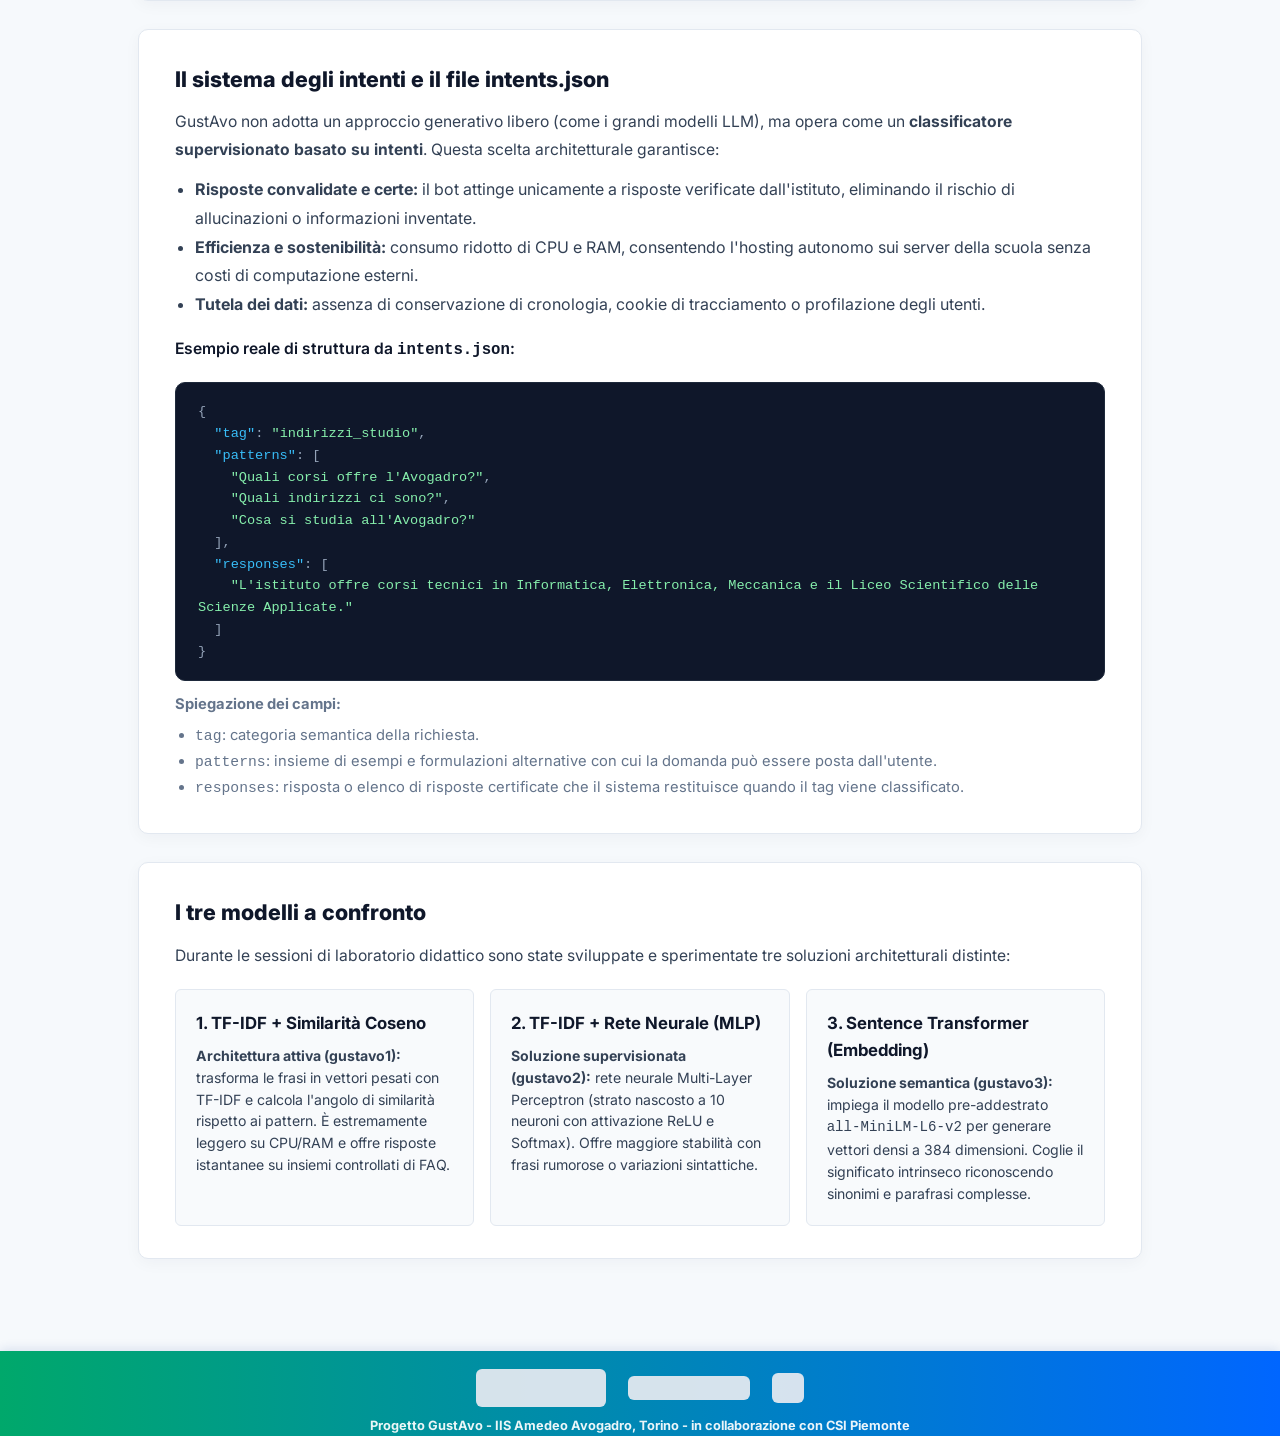
==== commit fd047c4f: "modifica TODO list e aggiunta skeleton ui" ====
--- a/documentazione.html
+++ b/documentazione.html
@@ -20,7 +20,9 @@
     <header>
         <nav class="navbar">
             <a href="index.html" class="logo-link">
-                <img src="assets/img/gustavo_icon.png" alt="Logo GustAvo" class="nav-logo-icon">
+                <span class="nav-logo-box skeleton">
+                    <img src="assets/img/gustavo_icon.png" alt="Logo GustAvo" class="nav-logo-icon">
+                </span>
                 <span class="logo-testo">
                     <span class="logo-nome">GustAvo</span>
                     <span class="logo-motto">Il chatbot che ti orienta a scuola</span>
@@ -229,15 +231,15 @@
     <footer class="footer">
         <div class="container footer-container">
             <div class="footer-logos">
-                <a href="https://www.itisavogadro.it" target="_blank" rel="noopener noreferrer" class="footer-logo-link"
+                <a href="https://www.itisavogadro.it" target="_blank" rel="noopener noreferrer" class="footer-logo-link skeleton"
                     title="Istituto Tecnico Amedeo Avogadro — Torino">
                     <img src="assets/img/logo_avogadro.png" alt="Logo IIS Avogadro" class="footer-logo-avo">
                 </a>
-                <a href="https://avoprogetti.it" target="_blank" rel="noopener noreferrer" class="footer-logo-link"
+                <a href="https://avoprogetti.it" target="_blank" rel="noopener noreferrer" class="footer-logo-link skeleton"
                     title="Piattaforma AvoProgetti">
                     <img src="assets/img/logo_avoprogetti.jpeg" alt="Logo AvoProgetti" class="footer-logo-avoprogetti">
                 </a>
-                <a href="index.html" class="footer-logo-link" title="GustAvo Chatbot">
+                <a href="index.html" class="footer-logo-link skeleton" title="GustAvo Chatbot">
                     <img src="assets/img/gustavo_icon.png" alt="Logo GustAvo" class="footer-logo-gustavo">
                 </a>
             </div>
--- a/assets/css/style.css
+++ b/assets/css/style.css
@@ -73,6 +73,76 @@
 }
 
 /* --------------------------------------------------------------------------
+   Skeleton UI — Placeholder animato di caricamento immagini
+   -------------------------------------------------------------------------- */
+.skeleton {
+    position: relative;
+    overflow: hidden;
+}
+
+.skeleton:not(.loaded) {
+    background-color: #e2e8f0 !important;
+}
+
+.skeleton:not(.loaded)::before {
+    content: '';
+    position: absolute;
+    inset: 0;
+    transform: translateX(-100%);
+    background: linear-gradient(
+        90deg,
+        rgba(255, 255, 255, 0) 0%,
+        rgba(255, 255, 255, 0.65) 50%,
+        rgba(255, 255, 255, 0) 100%
+    );
+    animation: skeleton-shimmer 1.5s ease-in-out infinite;
+    z-index: 5;
+    pointer-events: none;
+}
+
+@keyframes skeleton-shimmer {
+    100% {
+        transform: translateX(100%);
+    }
+}
+
+.skeleton img {
+    transition: opacity 0.35s ease;
+}
+
+.skeleton:not(.loaded) img {
+    opacity: 0;
+}
+
+.skeleton.loaded img {
+    opacity: 1;
+}
+
+.nav-logo-box {
+    display: inline-flex;
+    align-items: center;
+    justify-content: center;
+    width: 28px;
+    height: 28px;
+    border-radius: 50%;
+    flex-shrink: 0;
+}
+
+.gallery-card.skeleton {
+    aspect-ratio: 4 / 3;
+}
+
+.hero-photo.skeleton {
+    aspect-ratio: 16 / 10;
+}
+
+.footer-logo-link.skeleton:not(.loaded) {
+    min-width: 32px;
+    min-height: 24px;
+    border-radius: var(--radius-sm);
+}
+
+/* --------------------------------------------------------------------------
    2. Variabili & Palette dell'Avogadro
    -------------------------------------------------------------------------- */
 :root {
